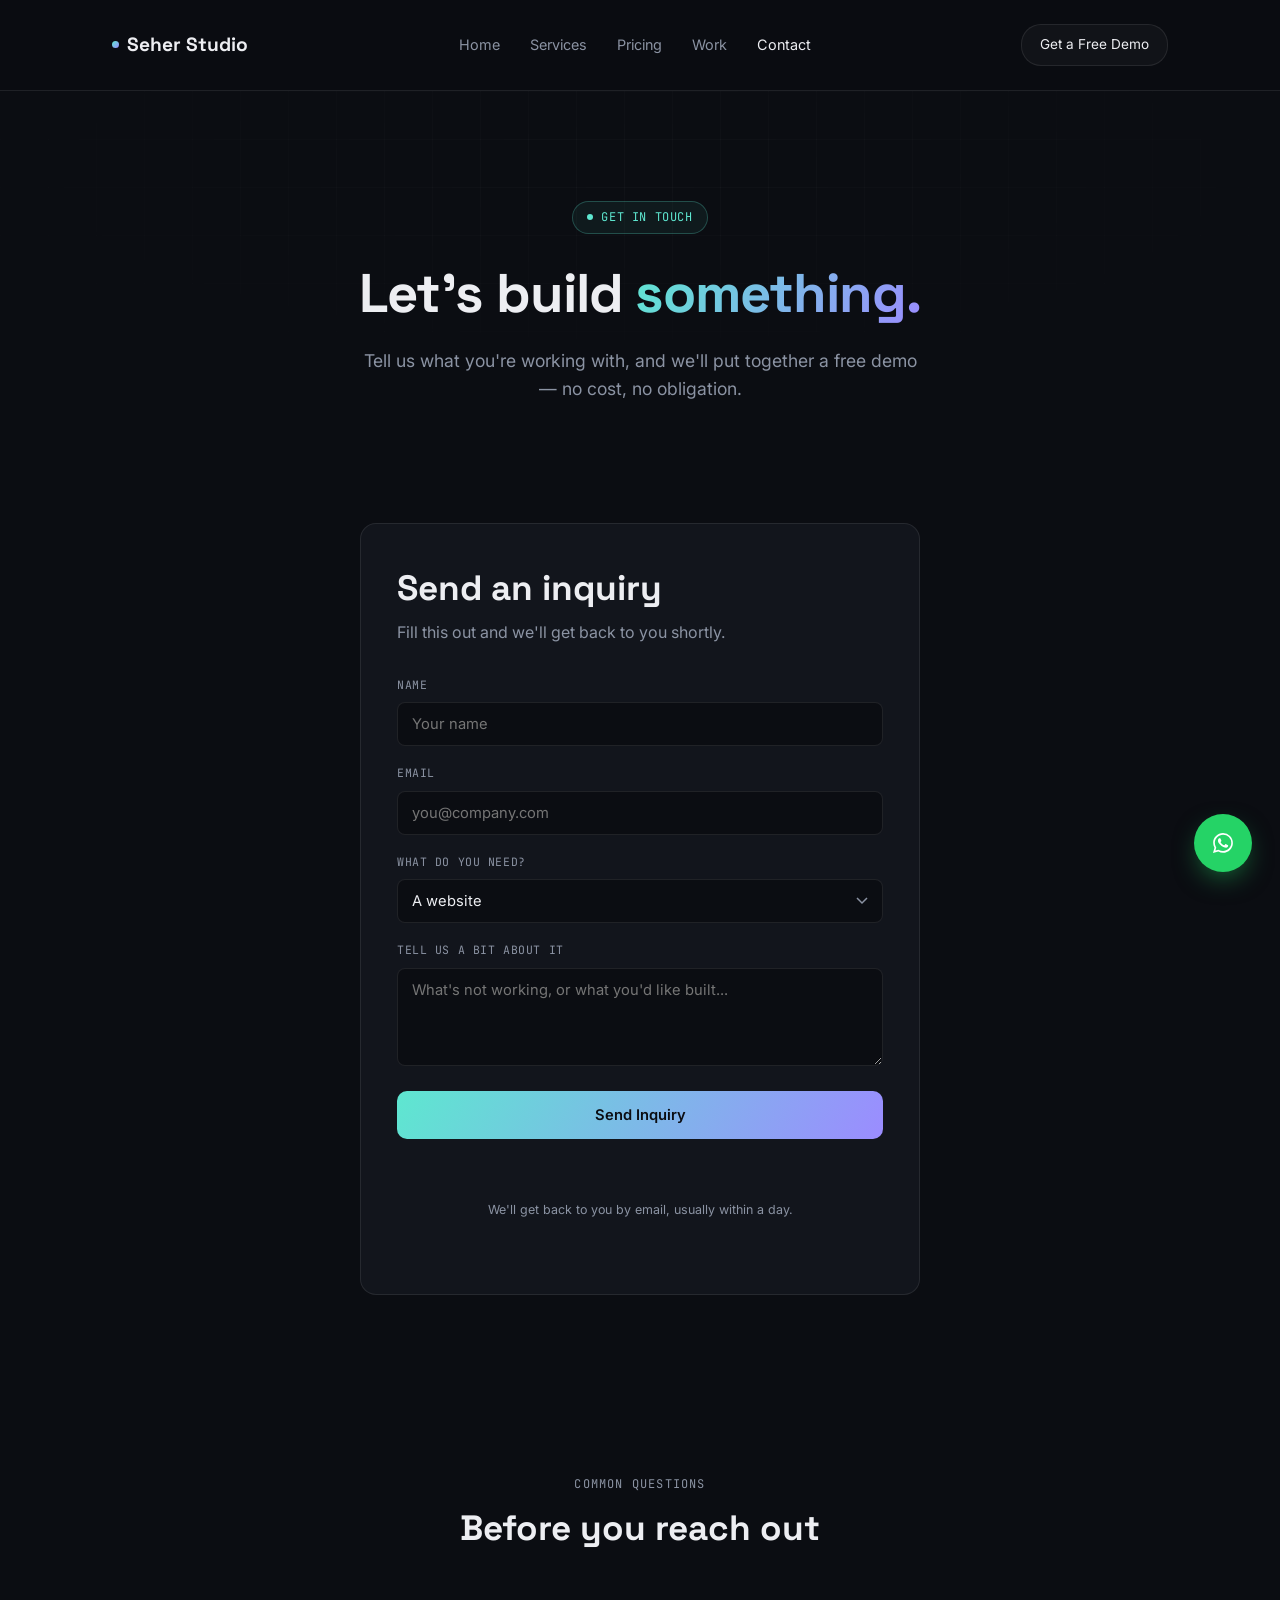
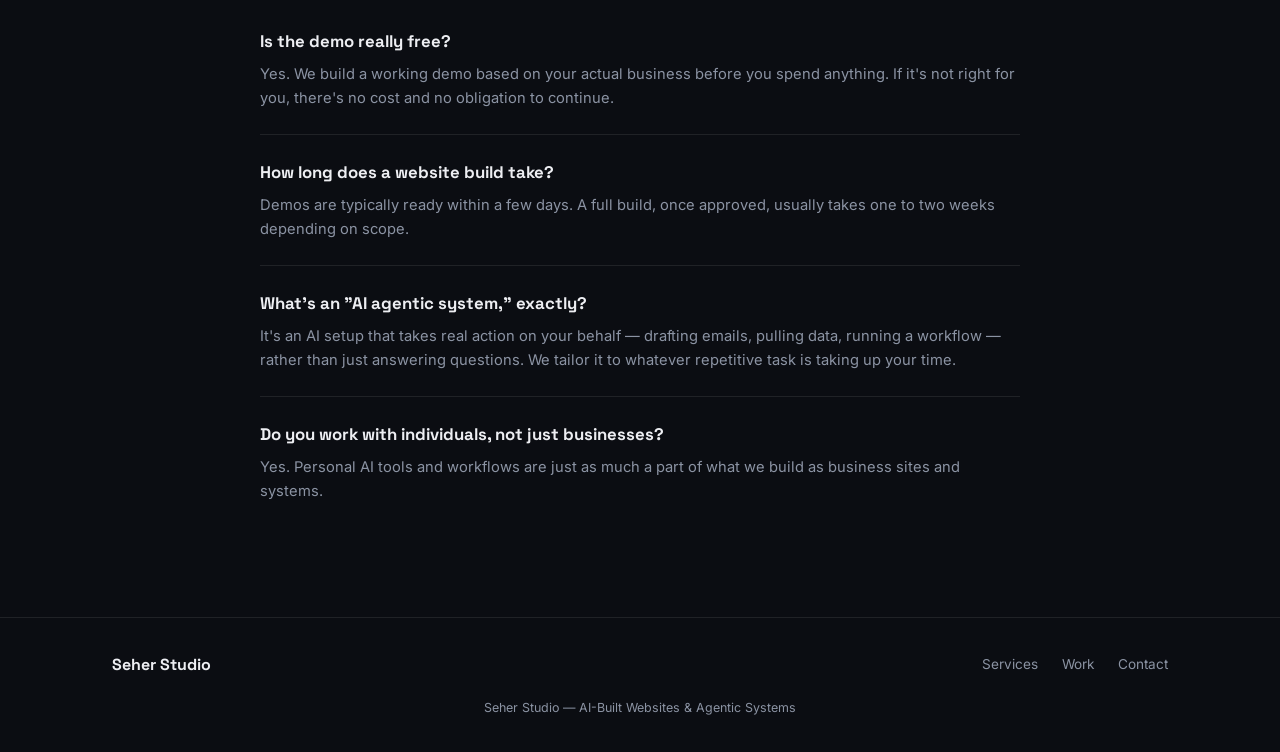
==== contact.html @ 2da60551 "Update canonical/OG URLs and sitemap to the live Vercel domain Site is now deployed at https://seher" ====
<!DOCTYPE html>
<html lang="en">
<head>
<meta charset="UTF-8">
<meta name="viewport" content="width=device-width, initial-scale=1.0">
<title>Contact | Seher Studio</title>
<meta name="description" content="Tell Seher Studio what you're working with and get a free working demo — no cost, no obligation. Websites and AI agentic systems.">
<meta name="theme-color" content="#0B0D12">
<link rel="canonical" href="https://seherstudio.vercel.app/contact.html">
<meta property="og:type" content="website">
<meta property="og:site_name" content="Seher Studio">
<meta property="og:title" content="Contact | Seher Studio">
<meta property="og:description" content="Tell us what you're working with and get a free working demo — no cost, no obligation.">
<meta property="og:url" content="https://seherstudio.vercel.app/contact.html">
<meta name="twitter:card" content="summary">
<meta name="twitter:title" content="Contact | Seher Studio">
<meta name="twitter:description" content="Tell us what you're working with and get a free working demo — no cost, no obligation.">
<link rel="icon" type="image/svg+xml" href="favicon.svg">
<link rel="preconnect" href="https://fonts.googleapis.com">
<link href="https://fonts.googleapis.com/css2?family=Space+Grotesk:wght@400;500;600;700&family=Inter:wght@400;500;600&family=JetBrains+Mono:wght@400;500&display=swap" rel="stylesheet">
<link rel="stylesheet" href="shared.css">
</head>
<body>

<a class="skip-link" href="#content">Skip to content</a>

<header>
  <div class="wrap">
    <a href="index.html" class="brand"><span class="dot"></span>Seher Studio</a>
    <nav id="primary-nav">
      <a href="index.html">Home</a>
      <a href="services.html">Services</a>
      <a href="services.html#pricing">Pricing</a>
      <a href="work.html">Work</a>
      <a href="contact.html" class="active" aria-current="page">Contact</a>
    </nav>
    <a class="header-cta" href="contact.html">Get a Free Demo</a>
    <button class="nav-toggle" aria-label="Toggle menu" aria-expanded="false" aria-controls="primary-nav">
      <span></span><span></span><span></span>
    </button>
  </div>
</header>

<main id="content">

<section class="hero narrow">
  <div class="grid-bg" aria-hidden="true"></div>
  <div class="wrap">
    <div class="kicker">GET IN TOUCH</div>
    <h1>Let's build <span class="grad">something.</span></h1>
    <p class="lede">Tell us what you're working with, and we'll put together a free demo — no cost, no obligation.</p>
  </div>
</section>

<section style="padding-top:0;">
  <div class="wrap">
    <div class="contact-card">
      <h2>Send an inquiry</h2>
      <p>Fill this out and we'll get back to you shortly.</p>
      <form id="inquiryForm" class="inquiry-form" action="https://formspree.io/f/xeajbpey" method="POST">
        <div class="form-row">
          <label for="fname">Name</label>
          <input type="text" id="fname" name="fname" placeholder="Your name" required>
        </div>
        <div class="form-row">
          <label for="femail">Email</label>
          <input type="email" id="femail" name="femail" placeholder="you@company.com" required>
        </div>
        <div class="form-row">
          <label for="ftype">What do you need?</label>
          <select id="ftype" name="ftype">
            <option value="Website">A website</option>
            <option value="AI Agentic System">An AI agentic system</option>
            <option value="Both">Both</option>
            <option value="Not sure yet">Not sure yet</option>
          </select>
        </div>
        <div class="form-row">
          <label for="fmessage">Tell us a bit about it</label>
          <textarea id="fmessage" name="fmessage" rows="4" placeholder="What's not working, or what you'd like built..." required></textarea>
        </div>
        <button type="submit" class="btn btn-primary" style="width:100%;">Send Inquiry</button>
        <p class="form-status" id="formStatus" role="status" aria-live="polite"></p>
        <p class="form-note">We'll get back to you by email, usually within a day.</p>
      </form>
    </div>
  </div>
</section>

<section>
  <div class="wrap">
    <div class="section-head">
      <div class="eyebrow">Common Questions</div>
      <h2>Before you reach out</h2>
    </div>
    <div class="faq">
      <div class="faq-item reveal">
        <h4>Is the demo really free?</h4>
        <p>Yes. We build a working demo based on your actual business before you spend anything. If it's not right for you, there's no cost and no obligation to continue.</p>
      </div>
      <div class="faq-item reveal">
        <h4>How long does a website build take?</h4>
        <p>Demos are typically ready within a few days. A full build, once approved, usually takes one to two weeks depending on scope.</p>
      </div>
      <div class="faq-item reveal">
        <h4>What's an "AI agentic system," exactly?</h4>
        <p>It's an AI setup that takes real action on your behalf — drafting emails, pulling data, running a workflow — rather than just answering questions. We tailor it to whatever repetitive task is taking up your time.</p>
      </div>
      <div class="faq-item reveal">
        <h4>Do you work with individuals, not just businesses?</h4>
        <p>Yes. Personal AI tools and workflows are just as much a part of what we build as business sites and systems.</p>
      </div>
    </div>
  </div>
</section>

</main>

<footer>
  <div class="wrap">
    <div class="foot-brand">Seher Studio</div>
    <div class="foot-links">
      <a href="services.html">Services</a>
      <a href="work.html">Work</a>
      <a href="contact.html">Contact</a>
    </div>
  </div>
  <div class="foot-copy">Seher Studio — AI-Built Websites &amp; Agentic Systems</div>
</footer>

<a class="whatsapp-fab" href="https://wa.me/971528616162" target="_blank" rel="noopener" aria-label="WhatsApp Us">
  <span class="wa-tooltip">WhatsApp Us</span>
  <svg viewBox="0 0 24 24" fill="white" aria-hidden="true"><path d="M17.6 6.32A7.85 7.85 0 0 0 12.02 4c-4.35 0-7.89 3.53-7.89 7.88 0 1.39.36 2.75 1.05 3.95L4 20l4.28-1.12a7.9 7.9 0 0 0 3.74.95h0c4.35 0 7.89-3.53 7.89-7.88 0-2.1-.82-4.08-2.31-5.63zm-5.58 12.13h0a6.55 6.55 0 0 1-3.34-.92l-.24-.14-2.48.65.66-2.42-.16-.25a6.56 6.56 0 0 1-1-3.49c0-3.62 2.95-6.57 6.58-6.57a6.53 6.53 0 0 1 4.65 1.93 6.5 6.5 0 0 1 1.92 4.64c0 3.62-2.95 6.57-6.59 6.57zm3.6-4.92c-.2-.1-1.17-.58-1.35-.64-.18-.07-.31-.1-.45.1-.13.2-.51.64-.62.77-.11.13-.23.14-.43.05a5.4 5.4 0 0 1-1.59-.98 5.96 5.96 0 0 1-1.1-1.37c-.11-.2 0-.3.09-.4.09-.09.2-.23.3-.35.1-.11.13-.2.2-.33.07-.13.03-.25-.02-.35-.05-.1-.45-1.08-.62-1.48-.16-.39-.33-.33-.45-.34h-.38c-.13 0-.35.05-.53.25s-.7.68-.7 1.67.72 1.94.82 2.07c.1.13 1.42 2.17 3.44 3.04.48.21.86.33 1.15.42.48.15.92.13 1.27.08.39-.06 1.17-.48 1.34-.94.16-.46.16-.86.11-.94-.05-.08-.18-.13-.38-.23z"/></svg>
</a>

<script src="shared.js" defer></script>
<script>
  var inquiryForm = document.getElementById('inquiryForm');
  var formStatus = document.getElementById('formStatus');

  function mailtoFallback(data){
    var subject = encodeURIComponent('New Inquiry: ' + data.get('ftype') + ' — ' + data.get('fname'));
    var body = encodeURIComponent(
      'Name: ' + data.get('fname') + '\nEmail: ' + data.get('femail') + '\nProject Type: ' + data.get('ftype') +
      '\n\nMessage:\n' + data.get('fmessage')
    );
    window.location.href = 'mailto:seherstudio.ai@gmail.com?subject=' + subject + '&body=' + body;
  }

  if(inquiryForm){
    inquiryForm.addEventListener('submit', function(e){
      e.preventDefault();
      var data = new FormData(inquiryForm);
      data.append('_replyto', data.get('femail'));
      data.append('_subject', 'New Inquiry: ' + data.get('ftype') + ' — ' + data.get('fname'));
      var submitBtn = inquiryForm.querySelector('button[type="submit"]');
      submitBtn.disabled = true;
      submitBtn.textContent = 'Sending...';
      formStatus.textContent = '';
      formStatus.className = 'form-status';

      fetch(inquiryForm.action, {
        method: 'POST',
        body: data,
        headers: { 'Accept': 'application/json' }
      }).then(function(res){
        if(res.ok){
          inquiryForm.reset();
          formStatus.textContent = "Thanks — we'll get back to you shortly.";
          formStatus.className = 'form-status success';
        } else {
          throw new Error('Submission failed');
        }
      }).catch(function(){
        mailtoFallback(data);
        formStatus.textContent = 'Opening your email app instead...';
        formStatus.className = 'form-status';
      }).finally(function(){
        submitBtn.disabled = false;
        submitBtn.textContent = 'Send Inquiry';
      });
    });
  }
</script>
</body>
</html>
---- shared.css ----
:root{
  --bg:#0B0D12;
  --bg2:#12151C;
  --ink:#EDEEF2;
  --dim:#8B93A3;
  --cyan:#5EE7D0;
  --violet:#9B8CFF;
  --line: rgba(237,238,242,0.09);
}
*{margin:0;padding:0;box-sizing:border-box;}
body{background:var(--bg);color:var(--ink);font-family:'Inter',sans-serif;line-height:1.6;}
a{color:inherit;text-decoration:none;}
.wrap{max-width:1120px;margin:0 auto;padding:0 32px;}

:focus-visible{outline:2px solid var(--cyan);outline-offset:3px;border-radius:4px;}

.skip-link{
  position:absolute;top:-100px;left:16px;z-index:200;
  background:var(--bg2);color:var(--ink);border:1px solid var(--cyan);
  padding:10px 18px;border-radius:8px;font-size:0.85rem;transition:top .2s ease;
}
.skip-link:focus{top:16px;}

header{padding:24px 0;position:sticky;top:0;z-index:50;background:rgba(11,13,18,0.85);backdrop-filter:blur(10px);border-bottom:1px solid var(--line);}
header .wrap{display:flex;justify-content:space-between;align-items:center;position:relative;}
.brand{font-family:'Space Grotesk',sans-serif;font-weight:700;font-size:1.2rem;display:flex;align-items:center;gap:8px;}
.brand .dot{width:7px;height:7px;border-radius:50%;background:linear-gradient(135deg,var(--cyan),var(--violet));}
nav{display:flex;gap:30px;font-size:0.9rem;color:var(--dim);}
nav a{transition:color .2s ease;}
nav a:hover{color:var(--ink);}
nav a.active{color:var(--ink);}
.header-cta{border:1px solid var(--line);padding:9px 18px;border-radius:20px;font-size:0.85rem;background:rgba(255,255,255,0.03);transition:border-color .2s ease,transform .2s ease;}
.header-cta:hover{border-color:var(--cyan);transform:translateY(-1px);}

.nav-toggle{display:none;flex-direction:column;justify-content:center;gap:5px;width:36px;height:36px;background:none;border:none;cursor:pointer;padding:8px;}
.nav-toggle span{display:block;width:20px;height:2px;background:var(--ink);transition:transform .25s ease,opacity .25s ease;}
.nav-toggle.open span:nth-child(1){transform:translateY(7px) rotate(45deg);}
.nav-toggle.open span:nth-child(2){opacity:0;}
.nav-toggle.open span:nth-child(3){transform:translateY(-7px) rotate(-45deg);}

.hero{padding:110px 0 80px;position:relative;overflow:hidden;}
.grid-bg{
  position:absolute;inset:0;
  background-image: linear-gradient(rgba(255,255,255,0.025) 1px, transparent 1px), linear-gradient(90deg, rgba(255,255,255,0.025) 1px, transparent 1px);
  background-size:48px 48px;
  mask-image: radial-gradient(ellipse 60% 50% at 50% 20%, black, transparent);
}
.hero .wrap{position:relative;text-align:center;max-width:820px;}
.hero.narrow .wrap{max-width:700px;}
.kicker{
  display:inline-flex;align-items:center;gap:8px;
  font-family:'JetBrains Mono',monospace;font-size:0.75rem;letter-spacing:0.05em;
  color:var(--cyan);border:1px solid rgba(94,231,208,0.25);background:rgba(94,231,208,0.06);
  padding:6px 14px;border-radius:20px;margin-bottom:30px;
}
.kicker::before{content:'';width:6px;height:6px;border-radius:50%;background:var(--cyan);animation:pulse 2s infinite;}
@keyframes pulse{0%,100%{opacity:1;}50%{opacity:0.3;}}
h1{font-family:'Space Grotesk',sans-serif;font-size:3.4rem;font-weight:700;line-height:1.08;letter-spacing:-0.02em;margin-bottom:24px;}
h1 .grad{background:linear-gradient(120deg,var(--cyan),var(--violet));-webkit-background-clip:text;background-clip:text;color:transparent;}
.hero p.lede{font-size:1.1rem;color:var(--dim);max-width:560px;margin:0 auto 40px;}
.btnrow{display:flex;gap:16px;justify-content:center;flex-wrap:wrap;}
.btn{padding:15px 28px;font-weight:600;font-size:0.92rem;border-radius:10px;display:inline-block;border:none;cursor:pointer;font-family:'Inter',sans-serif;transition:transform .2s ease,box-shadow .2s ease,border-color .2s ease;}
.btn-primary{background:linear-gradient(120deg,var(--cyan),var(--violet));color:#0B0D12;}
.btn-primary:hover{transform:translateY(-2px);box-shadow:0 12px 24px -12px rgba(94,231,208,0.45);}
.btn-outline{border:1px solid var(--line);color:var(--ink);background:transparent;}
.btn-outline:hover{border-color:var(--dim);transform:translateY(-2px);}
.btn:disabled{opacity:0.6;cursor:not-allowed;transform:none;}

section{padding:90px 0;}
.section-head{max-width:640px;margin:0 auto 56px;text-align:center;}
.eyebrow{font-family:'JetBrains Mono',monospace;font-size:0.75rem;letter-spacing:0.1em;text-transform:uppercase;color:var(--dim);margin-bottom:14px;}
h2{font-family:'Space Grotesk',sans-serif;font-size:2.2rem;font-weight:700;line-height:1.15;}
.section-head p{color:var(--dim);margin-top:14px;}

.tracks{display:grid;grid-template-columns:1fr 1fr;gap:24px;}
.track-card{
  background:var(--bg2);border:1px solid var(--line);border-radius:16px;padding:38px 32px;
  position:relative;overflow:hidden;transition:.3s;
}
.track-card:hover{border-color:rgba(255,255,255,0.18);transform:translateY(-3px);}
.track-card .glow{
  position:absolute;top:-40px;right:-40px;width:140px;height:140px;border-radius:50%;
  filter:blur(50px);opacity:0.35;
}
.track-card.web .glow{background:var(--cyan);}
.track-card.ai .glow{background:var(--violet);}
.track-tag{font-family:'JetBrains Mono',monospace;font-size:0.72rem;letter-spacing:0.08em;text-transform:uppercase;color:var(--dim);margin-bottom:16px;}
.track-card h3{font-family:'Space Grotesk',sans-serif;font-size:1.5rem;font-weight:700;margin-bottom:14px;}
.track-card p{color:var(--dim);font-size:0.95rem;margin-bottom:22px;}
.track-list{list-style:none;}
.track-list li{display:flex;gap:10px;padding:8px 0;font-size:0.9rem;border-top:1px solid var(--line);}
.track-list li:first-child{border-top:none;}
.track-list li::before{content:'→';color:var(--cyan);}
.track-card.ai .track-list li::before{color:var(--violet);}

.how{background:var(--bg2);border-top:1px solid var(--line);border-bottom:1px solid var(--line);}
.steps{display:grid;grid-template-columns:repeat(4,1fr);gap:2px;}
.step{background:var(--bg);padding:32px 26px;position:relative;}
.step .n{font-family:'JetBrains Mono',monospace;font-size:0.8rem;color:var(--cyan);margin-bottom:14px;}
.step h4{font-family:'Space Grotesk',sans-serif;font-size:1.05rem;font-weight:600;margin-bottom:8px;}
.step p{font-size:0.85rem;color:var(--dim);}

.proof-grid{display:grid;grid-template-columns:repeat(3,1fr);gap:20px;}
.proof-card{background:var(--bg2);border:1px solid var(--line);border-radius:12px;padding:26px;}
.proof-card .label{font-family:'JetBrains Mono',monospace;font-size:0.7rem;color:var(--dim);text-transform:uppercase;letter-spacing:0.06em;margin-bottom:10px;}
.proof-card p{font-size:0.9rem;color:var(--ink);}

.contact{text-align:center;}
.contact-card{
  max-width:560px;margin:0 auto;background:var(--bg2);border:1px solid var(--line);
  border-radius:16px;padding:44px 36px;
}
.contact-card h2{margin-bottom:12px;}
.contact-card p{color:var(--dim);margin-bottom:30px;}
.contact-detail{display:flex;flex-direction:column;gap:12px;font-family:'JetBrains Mono',monospace;font-size:0.92rem;margin-bottom:30px;}
.contact-detail div{display:flex;justify-content:center;gap:10px;}
.contact-detail span:first-child{color:var(--dim);}

.inquiry-form{text-align:left;}
.form-row{margin-bottom:18px;}
.form-row label{display:block;font-family:'JetBrains Mono',monospace;font-size:0.72rem;letter-spacing:0.05em;text-transform:uppercase;color:var(--dim);margin-bottom:8px;}
.form-row input, .form-row select, .form-row textarea{
  width:100%;background:var(--bg);border:1px solid var(--line);border-radius:8px;
  padding:12px 14px;color:var(--ink);font-family:'Inter',sans-serif;font-size:0.92rem;
  outline:none;transition:.2s;
}
.form-row input:focus, .form-row select:focus, .form-row textarea:focus{border-color:var(--cyan);}
.form-row textarea{resize:vertical;}
.form-row select{appearance:none;background-image:url("data:image/svg+xml,%3Csvg xmlns='http://www.w3.org/2000/svg' width='12' height='8'%3E%3Cpath d='M1 1l5 5 5-5' stroke='%238B93A3' stroke-width='1.5' fill='none'/%3E%3C/svg%3E");background-repeat:no-repeat;background-position:right 14px center;}
.form-note{text-align:center;font-size:0.78rem;color:var(--dim);margin-top:14px;}
.form-status{min-height:1.2em;margin-top:14px;font-size:0.85rem;text-align:center;}
.form-status.success{color:var(--cyan);}
.form-status.error{color:#FF8A8A;}

.portfolio-grid{display:grid;grid-template-columns:repeat(3,1fr);gap:20px;}
.port-card{
  background:var(--bg2);border:1px solid var(--line);border-radius:14px;padding:26px;
  transition:.25s;display:block;
}
.port-card:hover{border-color:rgba(255,255,255,0.2);transform:translateY(-3px);}
.port-swatch{width:100%;height:70px;border-radius:8px;margin-bottom:18px;}
.port-card h4{font-family:'Space Grotesk',sans-serif;font-size:1.05rem;font-weight:600;margin-bottom:8px;}
.port-card p{font-size:0.85rem;color:var(--dim);}
.port-tag{display:inline-block;margin-top:14px;font-family:'JetBrains Mono',monospace;font-size:0.7rem;color:var(--cyan);letter-spacing:0.05em;text-transform:uppercase;}

/* pricing */
.pricing-grid{display:grid;grid-template-columns:repeat(3,1fr);gap:24px;}
.price-card{background:var(--bg2);border:1px solid var(--line);border-radius:16px;padding:34px 28px;display:flex;flex-direction:column;transition:.3s;}
.price-card:hover{border-color:rgba(255,255,255,0.18);transform:translateY(-3px);}
.price-card.featured{border-color:var(--cyan);}
.price-card .ptag{font-family:'JetBrains Mono',monospace;font-size:0.72rem;letter-spacing:0.08em;text-transform:uppercase;color:var(--dim);margin-bottom:14px;}
.price-card h3{font-family:'Space Grotesk',sans-serif;font-size:1.25rem;font-weight:700;margin-bottom:6px;}
.price-card .pdesc{font-size:0.85rem;color:var(--dim);margin-bottom:20px;}
.price-card .amount{font-family:'Space Grotesk',sans-serif;font-size:2rem;font-weight:700;margin-bottom:22px;}
.price-card .amount .from{font-family:'Inter',sans-serif;font-size:0.8rem;color:var(--dim);font-weight:500;display:block;margin-bottom:2px;}
.price-card ul{list-style:none;margin-bottom:26px;flex-grow:1;}
.price-card li{display:flex;gap:10px;padding:9px 0;font-size:0.88rem;border-top:1px solid var(--line);}
.price-card li:first-child{border-top:none;}
.price-card li::before{content:'✓';color:var(--cyan);}
.price-card.featured li::before{color:var(--violet);}
.pricing-note{text-align:center;color:var(--dim);font-size:0.85rem;margin-top:34px;max-width:560px;margin-left:auto;margin-right:auto;}
@media(max-width:860px){.pricing-grid{grid-template-columns:1fr;}}

/* services page specific */
.service-detail{display:grid;grid-template-columns:1fr 1fr;gap:60px;align-items:start;padding:70px 0;border-bottom:1px solid var(--line);}
.service-detail:last-child{border-bottom:none;}
.service-detail .tag{font-family:'JetBrains Mono',monospace;font-size:0.72rem;color:var(--cyan);text-transform:uppercase;letter-spacing:0.08em;margin-bottom:16px;display:block;}
.service-detail h3{font-family:'Space Grotesk',sans-serif;font-size:1.8rem;font-weight:700;margin-bottom:16px;}
.service-detail p{color:var(--dim);margin-bottom:20px;}
.service-detail .flist{list-style:none;}
.service-detail .flist li{padding:10px 0;border-top:1px solid var(--line);font-size:0.92rem;display:flex;gap:10px;}
.service-detail .flist li:first-child{border-top:none;}
.service-detail .flist li::before{content:'✓';color:var(--cyan);}
.service-visual{background:var(--bg2);border:1px solid var(--line);border-radius:16px;padding:32px;min-height:280px;display:flex;align-items:center;justify-content:center;}

/* about/team blurb on contact */
.faq{max-width:760px;margin:0 auto;}
.faq-item{padding:24px 0;border-top:1px solid var(--line);}
.faq-item:first-child{border-top:none;}
.faq-item h4{font-family:'Space Grotesk',sans-serif;font-size:1.05rem;margin-bottom:8px;}
.faq-item p{color:var(--dim);font-size:0.92rem;}

footer{padding:34px 0;border-top:1px solid var(--line);}footer .wrap{display:flex;justify-content:space-between;align-items:center;flex-wrap:wrap;gap:16px;}
footer .foot-brand{font-family:'Space Grotesk',sans-serif;font-weight:700;font-size:1rem;}
footer .foot-links{display:flex;gap:24px;font-size:0.85rem;color:var(--dim);}
footer .foot-links a:hover{color:var(--ink);}
footer .foot-copy{font-size:0.78rem;color:var(--dim);text-align:center;padding-top:20px;}

@media(max-width:860px){
  .tracks{grid-template-columns:1fr;}
  .steps{grid-template-columns:1fr 1fr;}
  .proof-grid{grid-template-columns:1fr;}
  .portfolio-grid{grid-template-columns:1fr 1fr;}
  .service-detail{grid-template-columns:1fr;gap:30px;}
  h1{font-size:2.4rem;}

  .nav-toggle{display:flex;}
  nav{
    position:absolute;top:100%;left:0;right:0;
    flex-direction:column;gap:0;
    background:var(--bg2);border-bottom:1px solid var(--line);
    max-height:0;overflow:hidden;transition:max-height .3s ease;
  }
  nav.open{max-height:320px;}
  nav a{padding:16px 32px;border-top:1px solid var(--line);}
  nav a:first-child{border-top:none;}
}

/* scroll-reveal */
.reveal{opacity:0;transform:translateY(24px);transition:opacity .6s ease,transform .6s ease;}
.reveal.in-view{opacity:1;transform:none;}
.reveal:nth-child(2){transition-delay:.08s;}
.reveal:nth-child(3){transition-delay:.16s;}
.reveal:nth-child(4){transition-delay:.24s;}
@media(prefers-reduced-motion:reduce){
  .reveal{opacity:1;transform:none;transition:none;}
  *{scroll-behavior:auto !important;}
}

/* WhatsApp floating button */
.whatsapp-fab{
  position:fixed;bottom:28px;right:28px;z-index:100;
  width:58px;height:58px;border-radius:50%;
  background:#25D366;
  display:flex;align-items:center;justify-content:center;
  box-shadow:0 10px 28px -8px rgba(37,211,102,0.6);
  transition:transform .2s ease;
}
.whatsapp-fab:hover{transform:scale(1.08);}
.whatsapp-fab svg{width:30px;height:30px;}
.whatsapp-fab .wa-tooltip{
  position:absolute;right:70px;top:50%;transform:translateY(-50%);
  background:var(--bg2);color:var(--ink);border:1px solid var(--line);
  padding:8px 14px;border-radius:8px;font-family:'Inter',sans-serif;font-size:0.85rem;
  white-space:nowrap;opacity:0;pointer-events:none;transition:opacity .2s ease;
}
.whatsapp-fab:hover .wa-tooltip{opacity:1;}
@media(max-width:600px){
  .whatsapp-fab{bottom:20px;right:20px;width:52px;height:52px;}
  .whatsapp-fab svg{width:26px;height:26px;}
  .whatsapp-fab .wa-tooltip{display:none;}
}
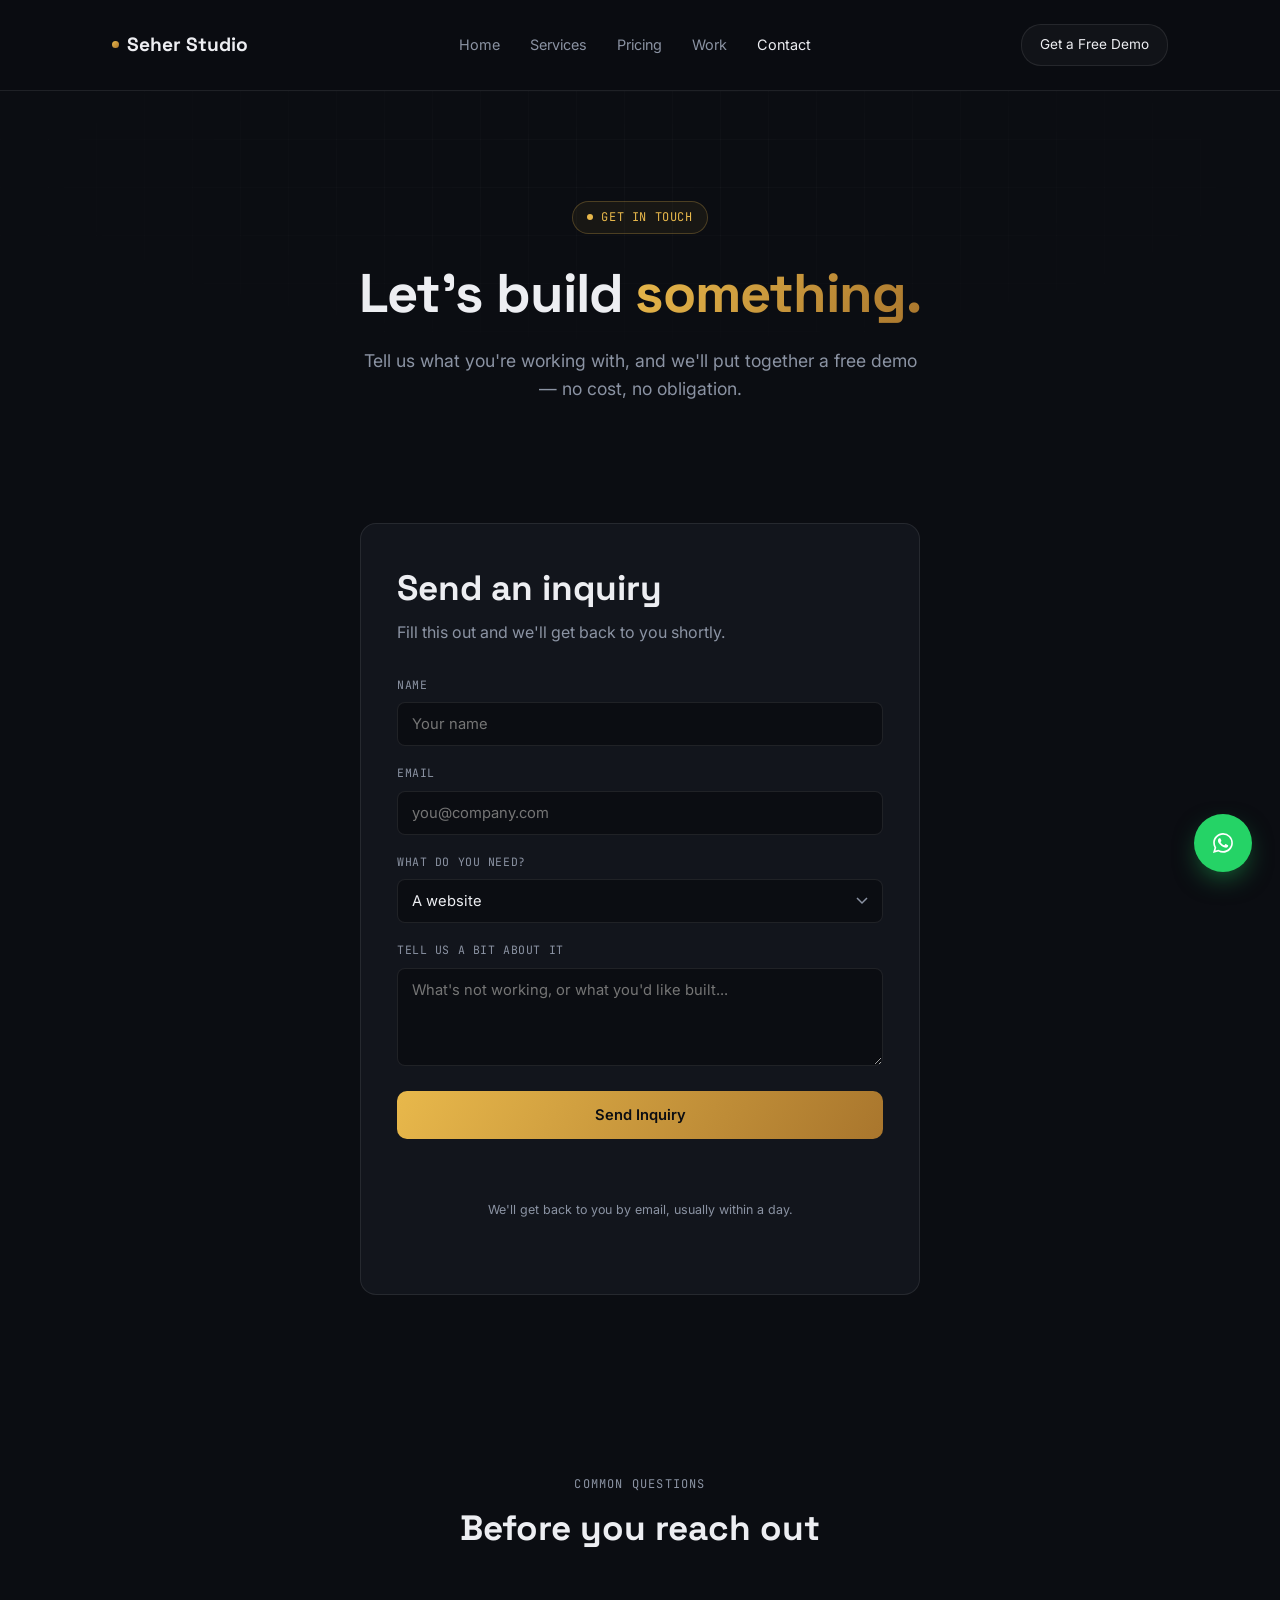
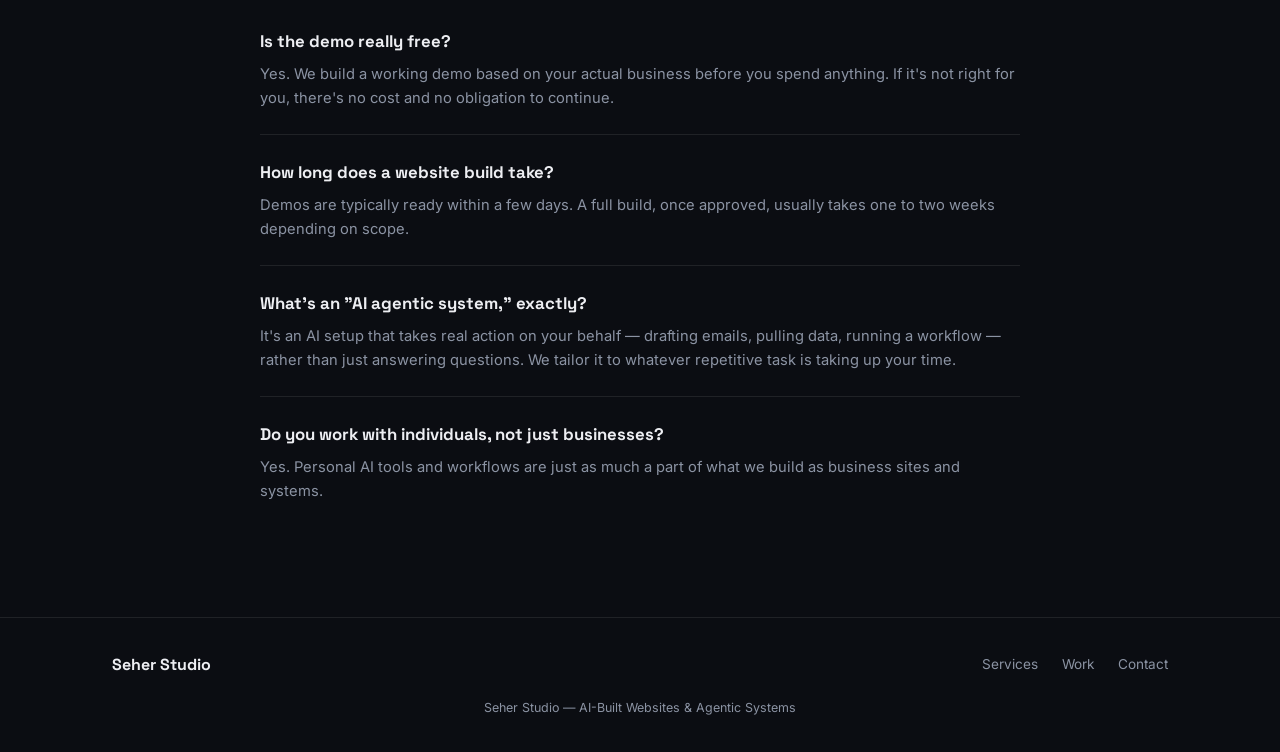
==== commit 688f8392: "Add PNG favicon from actual logo, fix browser tab icon fallback Cropped the real logo's node-mark ic" ====
--- a/contact.html
+++ b/contact.html
@@ -15,7 +15,9 @@
 <meta name="twitter:card" content="summary">
 <meta name="twitter:title" content="Contact | Seher Studio">
 <meta name="twitter:description" content="Tell us what you're working with and get a free working demo — no cost, no obligation.">
-<link rel="icon" type="image/svg+xml" href="favicon.svg">
+<link rel="icon" href="favicon.png" sizes="32x32">
+<link rel="icon" href="favicon.svg" type="image/svg+xml">
+<link rel="apple-touch-icon" href="apple-touch-icon.png">
 <link rel="preconnect" href="https://fonts.googleapis.com">
 <link href="https://fonts.googleapis.com/css2?family=Space+Grotesk:wght@400;500;600;700&family=Inter:wght@400;500;600&family=JetBrains+Mono:wght@400;500&display=swap" rel="stylesheet">
 <link rel="stylesheet" href="shared.css">
--- a/shared.css
+++ b/shared.css
@@ -3,8 +3,8 @@
   --bg2:#12151C;
   --ink:#EDEEF2;
   --dim:#8B93A3;
-  --cyan:#5EE7D0;
-  --violet:#9B8CFF;
+  --gold:#E8B84B;
+  --bronze:#A9762D;
   --line: rgba(237,238,242,0.09);
 }
 *{margin:0;padding:0;box-sizing:border-box;}
@@ -12,11 +12,11 @@
 a{color:inherit;text-decoration:none;}
 .wrap{max-width:1120px;margin:0 auto;padding:0 32px;}
 
-:focus-visible{outline:2px solid var(--cyan);outline-offset:3px;border-radius:4px;}
+:focus-visible{outline:2px solid var(--gold);outline-offset:3px;border-radius:4px;}
 
 .skip-link{
   position:absolute;top:-100px;left:16px;z-index:200;
-  background:var(--bg2);color:var(--ink);border:1px solid var(--cyan);
+  background:var(--bg2);color:var(--ink);border:1px solid var(--gold);
   padding:10px 18px;border-radius:8px;font-size:0.85rem;transition:top .2s ease;
 }
 .skip-link:focus{top:16px;}
@@ -24,13 +24,13 @@
 header{padding:24px 0;position:sticky;top:0;z-index:50;background:rgba(11,13,18,0.85);backdrop-filter:blur(10px);border-bottom:1px solid var(--line);}
 header .wrap{display:flex;justify-content:space-between;align-items:center;position:relative;}
 .brand{font-family:'Space Grotesk',sans-serif;font-weight:700;font-size:1.2rem;display:flex;align-items:center;gap:8px;}
-.brand .dot{width:7px;height:7px;border-radius:50%;background:linear-gradient(135deg,var(--cyan),var(--violet));}
+.brand .dot{width:7px;height:7px;border-radius:50%;background:linear-gradient(135deg,var(--gold),var(--bronze));}
 nav{display:flex;gap:30px;font-size:0.9rem;color:var(--dim);}
 nav a{transition:color .2s ease;}
 nav a:hover{color:var(--ink);}
 nav a.active{color:var(--ink);}
 .header-cta{border:1px solid var(--line);padding:9px 18px;border-radius:20px;font-size:0.85rem;background:rgba(255,255,255,0.03);transition:border-color .2s ease,transform .2s ease;}
-.header-cta:hover{border-color:var(--cyan);transform:translateY(-1px);}
+.header-cta:hover{border-color:var(--gold);transform:translateY(-1px);}
 
 .nav-toggle{display:none;flex-direction:column;justify-content:center;gap:5px;width:36px;height:36px;background:none;border:none;cursor:pointer;padding:8px;}
 .nav-toggle span{display:block;width:20px;height:2px;background:var(--ink);transition:transform .25s ease,opacity .25s ease;}
@@ -50,18 +50,27 @@
 .kicker{
   display:inline-flex;align-items:center;gap:8px;
   font-family:'JetBrains Mono',monospace;font-size:0.75rem;letter-spacing:0.05em;
-  color:var(--cyan);border:1px solid rgba(94,231,208,0.25);background:rgba(94,231,208,0.06);
+  color:var(--gold);border:1px solid rgba(232,184,75,0.25);background:rgba(232,184,75,0.06);
   padding:6px 14px;border-radius:20px;margin-bottom:30px;
 }
-.kicker::before{content:'';width:6px;height:6px;border-radius:50%;background:var(--cyan);animation:pulse 2s infinite;}
+.kicker::before{content:'';width:6px;height:6px;border-radius:50%;background:var(--gold);animation:pulse 2s infinite;}
 @keyframes pulse{0%,100%{opacity:1;}50%{opacity:0.3;}}
 h1{font-family:'Space Grotesk',sans-serif;font-size:3.4rem;font-weight:700;line-height:1.08;letter-spacing:-0.02em;margin-bottom:24px;}
-h1 .grad{background:linear-gradient(120deg,var(--cyan),var(--violet));-webkit-background-clip:text;background-clip:text;color:transparent;}
+h1 .grad{background:linear-gradient(120deg,var(--gold),var(--bronze));-webkit-background-clip:text;background-clip:text;color:transparent;}
 .hero p.lede{font-size:1.1rem;color:var(--dim);max-width:560px;margin:0 auto 40px;}
 .btnrow{display:flex;gap:16px;justify-content:center;flex-wrap:wrap;}
+.hero-hook{
+  display:inline-flex;align-items:center;gap:10px;flex-wrap:wrap;justify-content:center;
+  margin-top:56px;padding:16px 28px;max-width:640px;
+  border:1px solid var(--line);border-radius:999px;background:rgba(255,255,255,0.02);
+  font-family:'Space Grotesk',sans-serif;font-weight:600;font-size:1.05rem;color:var(--ink);
+}
+.hero-hook a{color:var(--gold);text-decoration:underline;text-underline-offset:3px;white-space:nowrap;}
+.hero-hook a:hover{color:var(--bronze);}
+@media(max-width:600px){.hero-hook{font-size:0.92rem;padding:14px 20px;margin-top:40px;}}
 .btn{padding:15px 28px;font-weight:600;font-size:0.92rem;border-radius:10px;display:inline-block;border:none;cursor:pointer;font-family:'Inter',sans-serif;transition:transform .2s ease,box-shadow .2s ease,border-color .2s ease;}
-.btn-primary{background:linear-gradient(120deg,var(--cyan),var(--violet));color:#0B0D12;}
-.btn-primary:hover{transform:translateY(-2px);box-shadow:0 12px 24px -12px rgba(94,231,208,0.45);}
+.btn-primary{background:linear-gradient(120deg,var(--gold),var(--bronze));color:#0B0D12;}
+.btn-primary:hover{transform:translateY(-2px);box-shadow:0 12px 24px -12px rgba(232,184,75,0.45);}
 .btn-outline{border:1px solid var(--line);color:var(--ink);background:transparent;}
 .btn-outline:hover{border-color:var(--dim);transform:translateY(-2px);}
 .btn:disabled{opacity:0.6;cursor:not-allowed;transform:none;}
@@ -82,21 +91,21 @@
   position:absolute;top:-40px;right:-40px;width:140px;height:140px;border-radius:50%;
   filter:blur(50px);opacity:0.35;
 }
-.track-card.web .glow{background:var(--cyan);}
-.track-card.ai .glow{background:var(--violet);}
+.track-card.web .glow{background:var(--gold);}
+.track-card.ai .glow{background:var(--bronze);}
 .track-tag{font-family:'JetBrains Mono',monospace;font-size:0.72rem;letter-spacing:0.08em;text-transform:uppercase;color:var(--dim);margin-bottom:16px;}
 .track-card h3{font-family:'Space Grotesk',sans-serif;font-size:1.5rem;font-weight:700;margin-bottom:14px;}
 .track-card p{color:var(--dim);font-size:0.95rem;margin-bottom:22px;}
 .track-list{list-style:none;}
 .track-list li{display:flex;gap:10px;padding:8px 0;font-size:0.9rem;border-top:1px solid var(--line);}
 .track-list li:first-child{border-top:none;}
-.track-list li::before{content:'→';color:var(--cyan);}
-.track-card.ai .track-list li::before{color:var(--violet);}
+.track-list li::before{content:'→';color:var(--gold);}
+.track-card.ai .track-list li::before{color:var(--bronze);}
 
 .how{background:var(--bg2);border-top:1px solid var(--line);border-bottom:1px solid var(--line);}
 .steps{display:grid;grid-template-columns:repeat(4,1fr);gap:2px;}
 .step{background:var(--bg);padding:32px 26px;position:relative;}
-.step .n{font-family:'JetBrains Mono',monospace;font-size:0.8rem;color:var(--cyan);margin-bottom:14px;}
+.step .n{font-family:'JetBrains Mono',monospace;font-size:0.8rem;color:var(--gold);margin-bottom:14px;}
 .step h4{font-family:'Space Grotesk',sans-serif;font-size:1.05rem;font-weight:600;margin-bottom:8px;}
 .step p{font-size:0.85rem;color:var(--dim);}
 
@@ -124,12 +133,12 @@
   padding:12px 14px;color:var(--ink);font-family:'Inter',sans-serif;font-size:0.92rem;
   outline:none;transition:.2s;
 }
-.form-row input:focus, .form-row select:focus, .form-row textarea:focus{border-color:var(--cyan);}
+.form-row input:focus, .form-row select:focus, .form-row textarea:focus{border-color:var(--gold);}
 .form-row textarea{resize:vertical;}
 .form-row select{appearance:none;background-image:url("data:image/svg+xml,%3Csvg xmlns='http://www.w3.org/2000/svg' width='12' height='8'%3E%3Cpath d='M1 1l5 5 5-5' stroke='%238B93A3' stroke-width='1.5' fill='none'/%3E%3C/svg%3E");background-repeat:no-repeat;background-position:right 14px center;}
 .form-note{text-align:center;font-size:0.78rem;color:var(--dim);margin-top:14px;}
 .form-status{min-height:1.2em;margin-top:14px;font-size:0.85rem;text-align:center;}
-.form-status.success{color:var(--cyan);}
+.form-status.success{color:var(--gold);}
 .form-status.error{color:#FF8A8A;}
 
 .portfolio-grid{display:grid;grid-template-columns:repeat(3,1fr);gap:20px;}
@@ -141,13 +150,13 @@
 .port-swatch{width:100%;height:70px;border-radius:8px;margin-bottom:18px;}
 .port-card h4{font-family:'Space Grotesk',sans-serif;font-size:1.05rem;font-weight:600;margin-bottom:8px;}
 .port-card p{font-size:0.85rem;color:var(--dim);}
-.port-tag{display:inline-block;margin-top:14px;font-family:'JetBrains Mono',monospace;font-size:0.7rem;color:var(--cyan);letter-spacing:0.05em;text-transform:uppercase;}
+.port-tag{display:inline-block;margin-top:14px;font-family:'JetBrains Mono',monospace;font-size:0.7rem;color:var(--gold);letter-spacing:0.05em;text-transform:uppercase;}
 
 /* pricing */
 .pricing-grid{display:grid;grid-template-columns:repeat(3,1fr);gap:24px;}
 .price-card{background:var(--bg2);border:1px solid var(--line);border-radius:16px;padding:34px 28px;display:flex;flex-direction:column;transition:.3s;}
 .price-card:hover{border-color:rgba(255,255,255,0.18);transform:translateY(-3px);}
-.price-card.featured{border-color:var(--cyan);}
+.price-card.featured{border-color:var(--gold);}
 .price-card .ptag{font-family:'JetBrains Mono',monospace;font-size:0.72rem;letter-spacing:0.08em;text-transform:uppercase;color:var(--dim);margin-bottom:14px;}
 .price-card h3{font-family:'Space Grotesk',sans-serif;font-size:1.25rem;font-weight:700;margin-bottom:6px;}
 .price-card .pdesc{font-size:0.85rem;color:var(--dim);margin-bottom:20px;}
@@ -156,21 +165,21 @@
 .price-card ul{list-style:none;margin-bottom:26px;flex-grow:1;}
 .price-card li{display:flex;gap:10px;padding:9px 0;font-size:0.88rem;border-top:1px solid var(--line);}
 .price-card li:first-child{border-top:none;}
-.price-card li::before{content:'✓';color:var(--cyan);}
-.price-card.featured li::before{color:var(--violet);}
+.price-card li::before{content:'✓';color:var(--gold);}
+.price-card.featured li::before{color:var(--bronze);}
 .pricing-note{text-align:center;color:var(--dim);font-size:0.85rem;margin-top:34px;max-width:560px;margin-left:auto;margin-right:auto;}
 @media(max-width:860px){.pricing-grid{grid-template-columns:1fr;}}
 
 /* services page specific */
 .service-detail{display:grid;grid-template-columns:1fr 1fr;gap:60px;align-items:start;padding:70px 0;border-bottom:1px solid var(--line);}
 .service-detail:last-child{border-bottom:none;}
-.service-detail .tag{font-family:'JetBrains Mono',monospace;font-size:0.72rem;color:var(--cyan);text-transform:uppercase;letter-spacing:0.08em;margin-bottom:16px;display:block;}
+.service-detail .tag{font-family:'JetBrains Mono',monospace;font-size:0.72rem;color:var(--gold);text-transform:uppercase;letter-spacing:0.08em;margin-bottom:16px;display:block;}
 .service-detail h3{font-family:'Space Grotesk',sans-serif;font-size:1.8rem;font-weight:700;margin-bottom:16px;}
 .service-detail p{color:var(--dim);margin-bottom:20px;}
 .service-detail .flist{list-style:none;}
 .service-detail .flist li{padding:10px 0;border-top:1px solid var(--line);font-size:0.92rem;display:flex;gap:10px;}
 .service-detail .flist li:first-child{border-top:none;}
-.service-detail .flist li::before{content:'✓';color:var(--cyan);}
+.service-detail .flist li::before{content:'✓';color:var(--gold);}
 .service-visual{background:var(--bg2);border:1px solid var(--line);border-radius:16px;padding:32px;min-height:280px;display:flex;align-items:center;justify-content:center;}
 
 /* about/team blurb on contact */
@@ -197,13 +206,14 @@
   .nav-toggle{display:flex;}
   nav{
     position:absolute;top:100%;left:0;right:0;
-    flex-direction:column;gap:0;
+    flex-direction:row;flex-wrap:wrap;
+    justify-content:center;align-items:center;
+    row-gap:4px;column-gap:22px;
     background:var(--bg2);border-bottom:1px solid var(--line);
     max-height:0;overflow:hidden;transition:max-height .3s ease;
   }
-  nav.open{max-height:320px;}
-  nav a{padding:16px 32px;border-top:1px solid var(--line);}
-  nav a:first-child{border-top:none;}
+  nav.open{max-height:200px;padding:18px 24px;}
+  nav a{padding:6px 0;}
 }
 
 /* scroll-reveal */
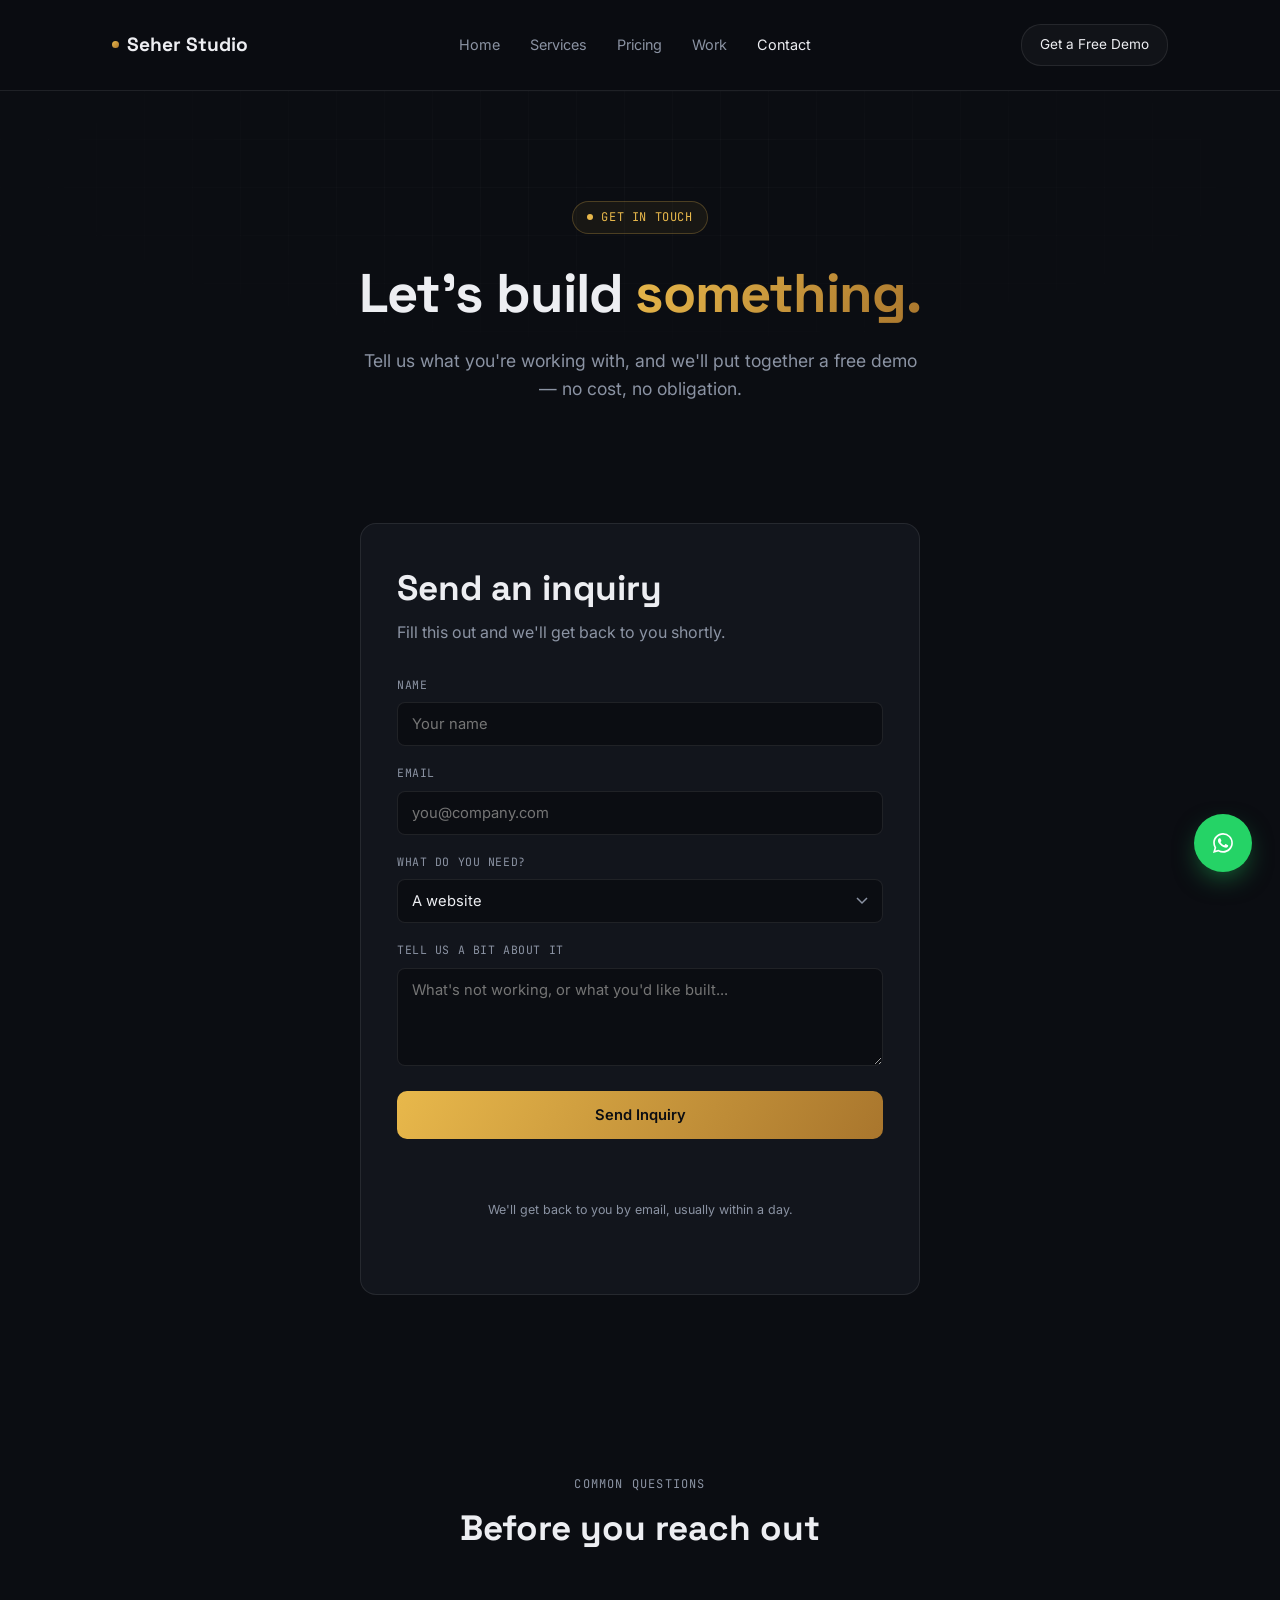
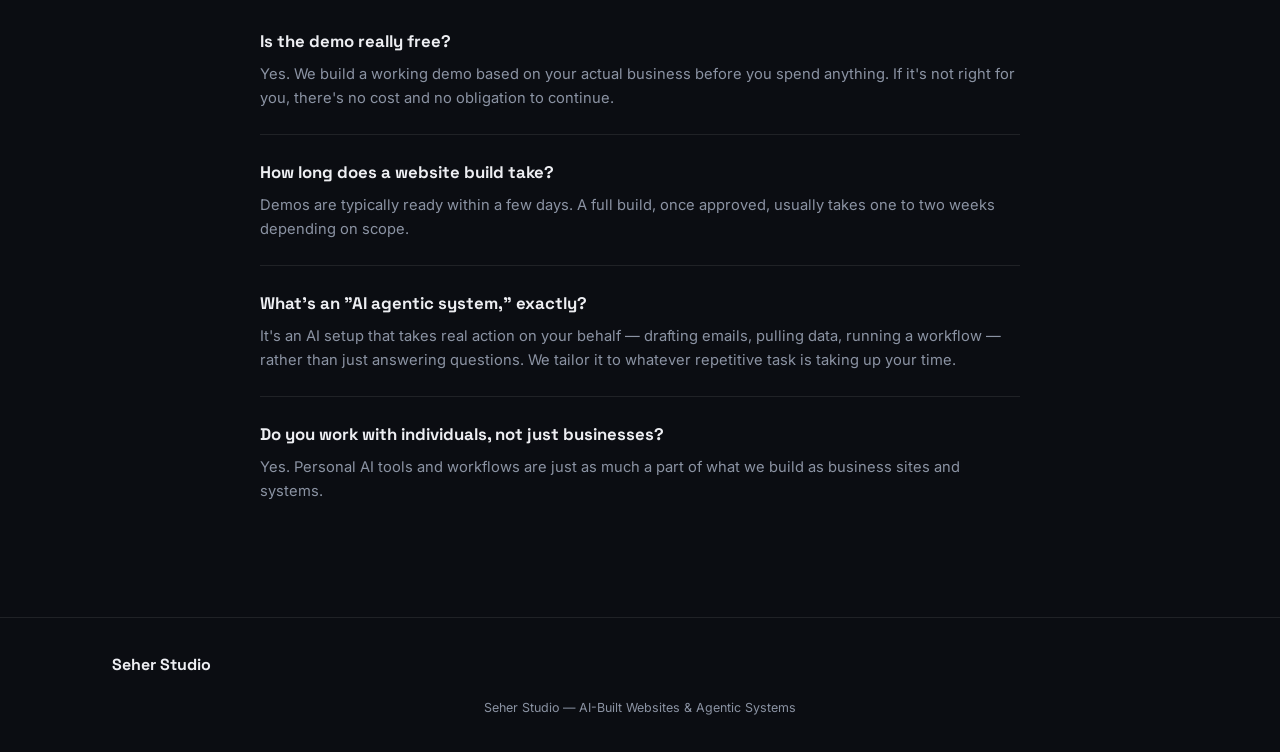
==== commit 32f97d3c: "Remove duplicate footer nav links The footer repeated Services/Work/Contact links already in the hea" ====
--- a/contact.html
+++ b/contact.html
@@ -73,7 +73,8 @@
           <select id="ftype" name="ftype">
             <option value="Website">A website</option>
             <option value="AI Agentic System">An AI agentic system</option>
-            <option value="Both">Both</option>
+            <option value="SEO & Website Growth">SEO &amp; website growth</option>
+            <option value="Multiple">More than one of these</option>
             <option value="Not sure yet">Not sure yet</option>
           </select>
         </div>
@@ -121,11 +122,6 @@
 <footer>
   <div class="wrap">
     <div class="foot-brand">Seher Studio</div>
-    <div class="foot-links">
-      <a href="services.html">Services</a>
-      <a href="work.html">Work</a>
-      <a href="contact.html">Contact</a>
-    </div>
   </div>
   <div class="foot-copy">Seher Studio — AI-Built Websites &amp; Agentic Systems</div>
 </footer>
--- a/shared.css
+++ b/shared.css
@@ -81,7 +81,7 @@
 h2{font-family:'Space Grotesk',sans-serif;font-size:2.2rem;font-weight:700;line-height:1.15;}
 .section-head p{color:var(--dim);margin-top:14px;}
 
-.tracks{display:grid;grid-template-columns:1fr 1fr;gap:24px;}
+.tracks{display:grid;grid-template-columns:1fr 1fr 1fr;gap:24px;}
 .track-card{
   background:var(--bg2);border:1px solid var(--line);border-radius:16px;padding:38px 32px;
   position:relative;overflow:hidden;transition:.3s;
@@ -93,6 +93,7 @@
 }
 .track-card.web .glow{background:var(--gold);}
 .track-card.ai .glow{background:var(--bronze);}
+.track-card.seo .glow{background:var(--gold);}
 .track-tag{font-family:'JetBrains Mono',monospace;font-size:0.72rem;letter-spacing:0.08em;text-transform:uppercase;color:var(--dim);margin-bottom:16px;}
 .track-card h3{font-family:'Space Grotesk',sans-serif;font-size:1.5rem;font-weight:700;margin-bottom:14px;}
 .track-card p{color:var(--dim);font-size:0.95rem;margin-bottom:22px;}
@@ -189,17 +190,21 @@
 .faq-item h4{font-family:'Space Grotesk',sans-serif;font-size:1.05rem;margin-bottom:8px;}
 .faq-item p{color:var(--dim);font-size:0.92rem;}
 
-footer{padding:34px 0;border-top:1px solid var(--line);}footer .wrap{display:flex;justify-content:space-between;align-items:center;flex-wrap:wrap;gap:16px;}
+footer{padding:34px 0;border-top:1px solid var(--line);}footer .wrap{display:flex;align-items:center;}
 footer .foot-brand{font-family:'Space Grotesk',sans-serif;font-weight:700;font-size:1rem;}
-footer .foot-links{display:flex;gap:24px;font-size:0.85rem;color:var(--dim);}
-footer .foot-links a:hover{color:var(--ink);}
 footer .foot-copy{font-size:0.78rem;color:var(--dim);text-align:center;padding-top:20px;}
+
+@media(max-width:1000px){
+  .tracks{grid-template-columns:1fr 1fr;}
+  .pricing-grid{grid-template-columns:1fr 1fr;}
+}
 
 @media(max-width:860px){
   .tracks{grid-template-columns:1fr;}
   .steps{grid-template-columns:1fr 1fr;}
   .proof-grid{grid-template-columns:1fr;}
   .portfolio-grid{grid-template-columns:1fr 1fr;}
+  .pricing-grid{grid-template-columns:1fr;}
   .service-detail{grid-template-columns:1fr;gap:30px;}
   h1{font-size:2.4rem;}
 
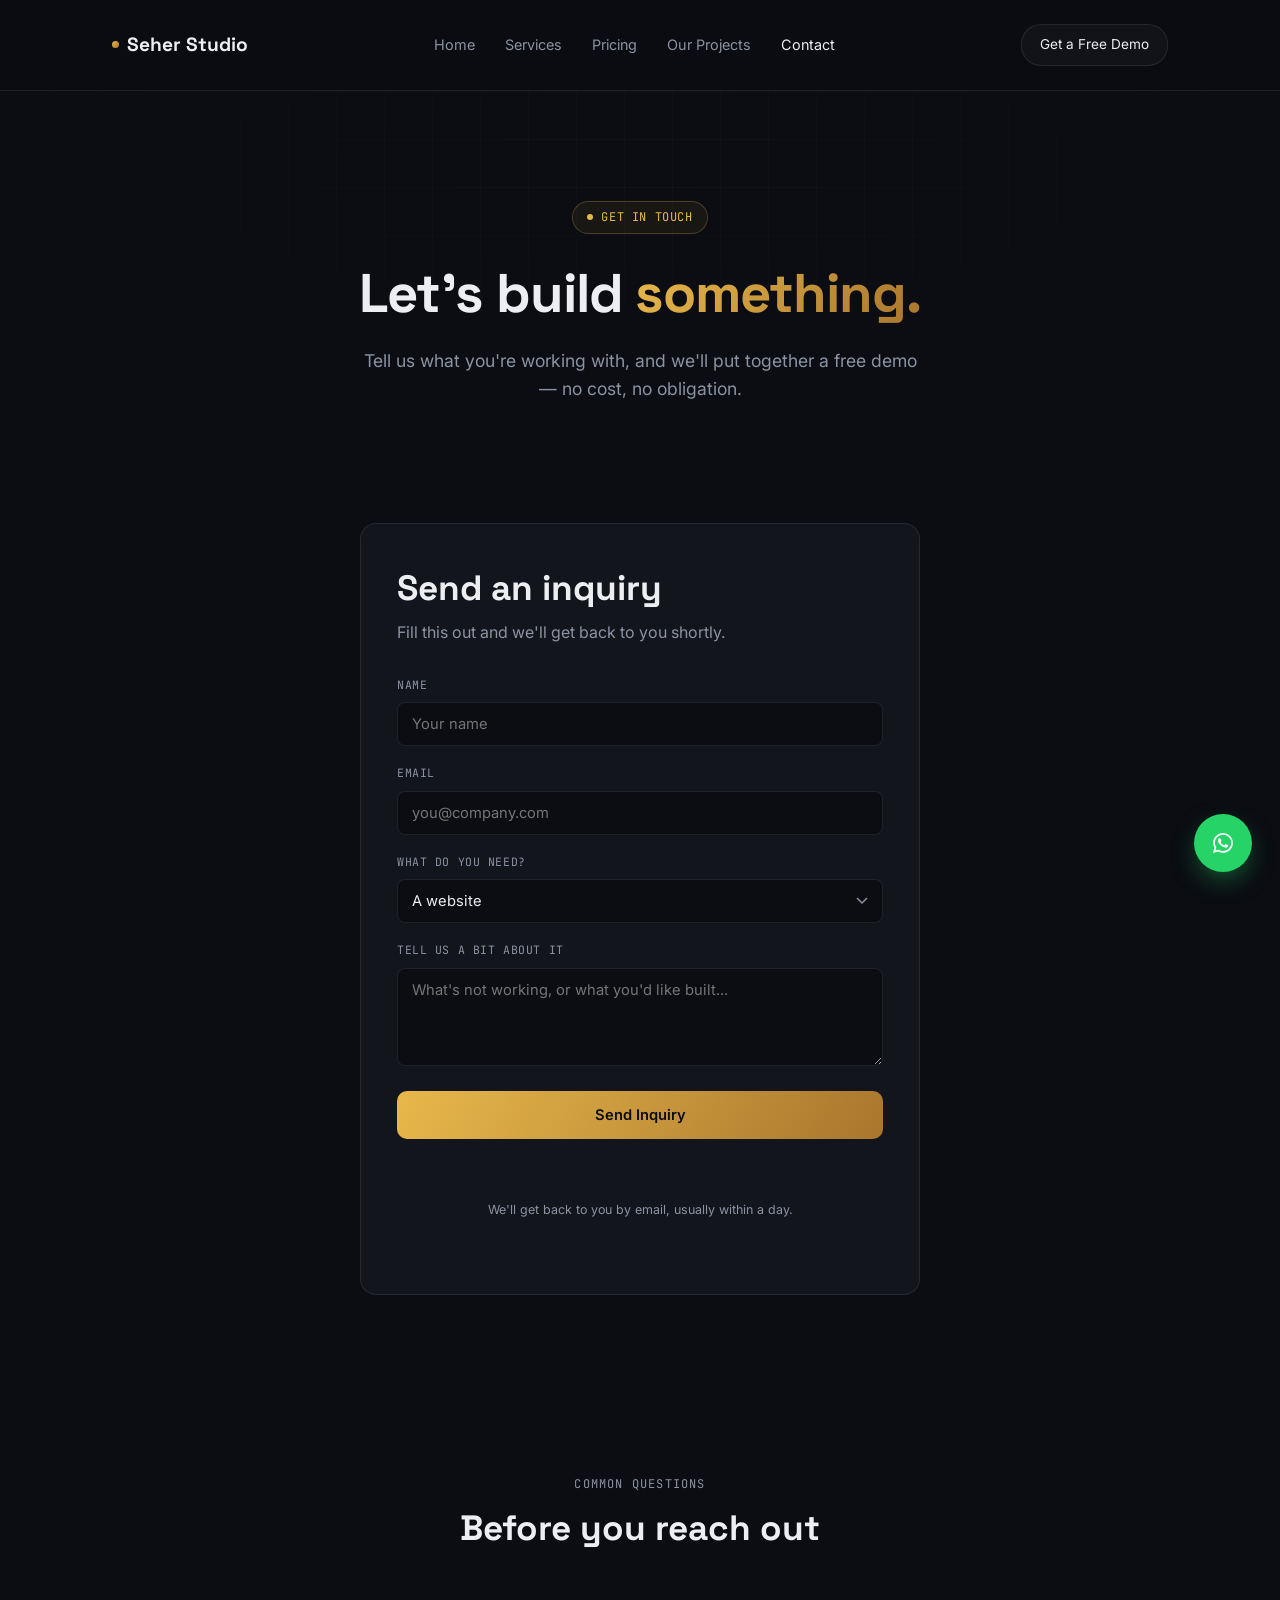
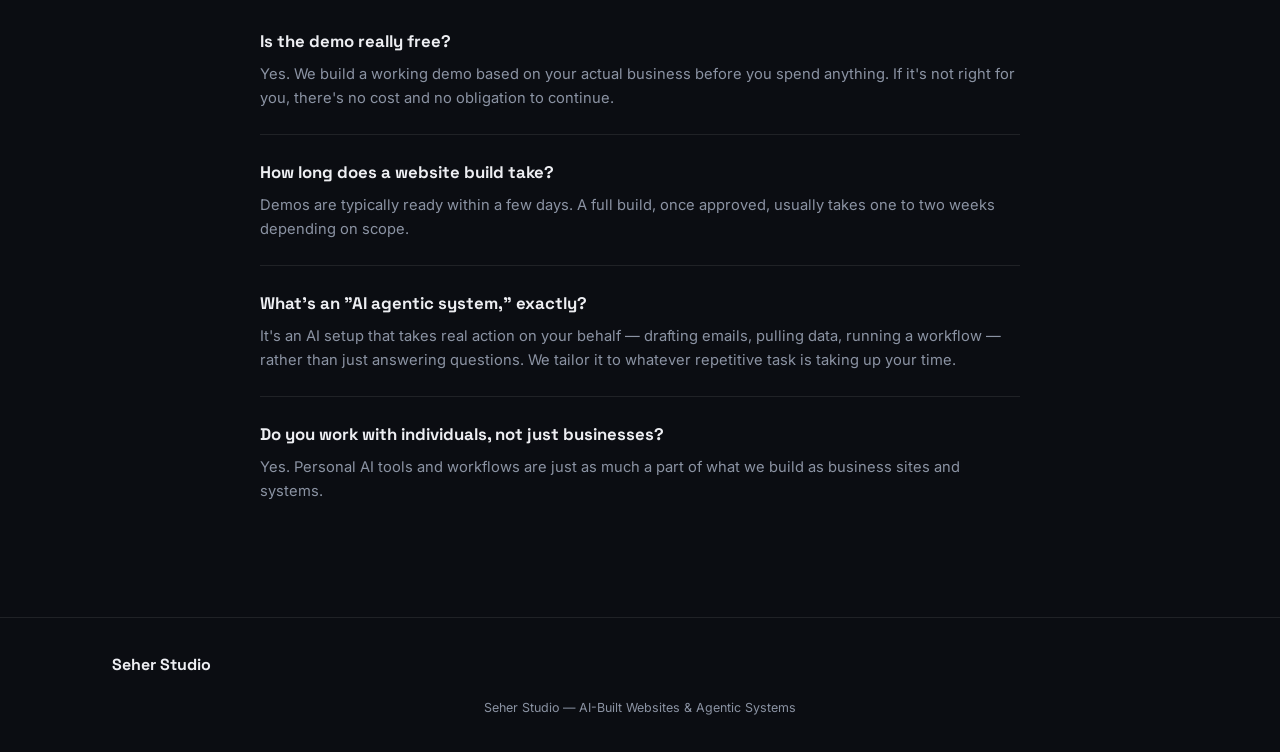
==== commit 06391128: "Rename nav label "Work" to "Our Projects" Updated the nav link text on all pages, plus work.html's o" ====
--- a/contact.html
+++ b/contact.html
@@ -33,7 +33,7 @@
       <a href="index.html">Home</a>
       <a href="services.html">Services</a>
       <a href="services.html#pricing">Pricing</a>
-      <a href="work.html">Work</a>
+      <a href="work.html">Our Projects</a>
       <a href="contact.html" class="active" aria-current="page">Contact</a>
     </nav>
     <a class="header-cta" href="contact.html">Get a Free Demo</a>
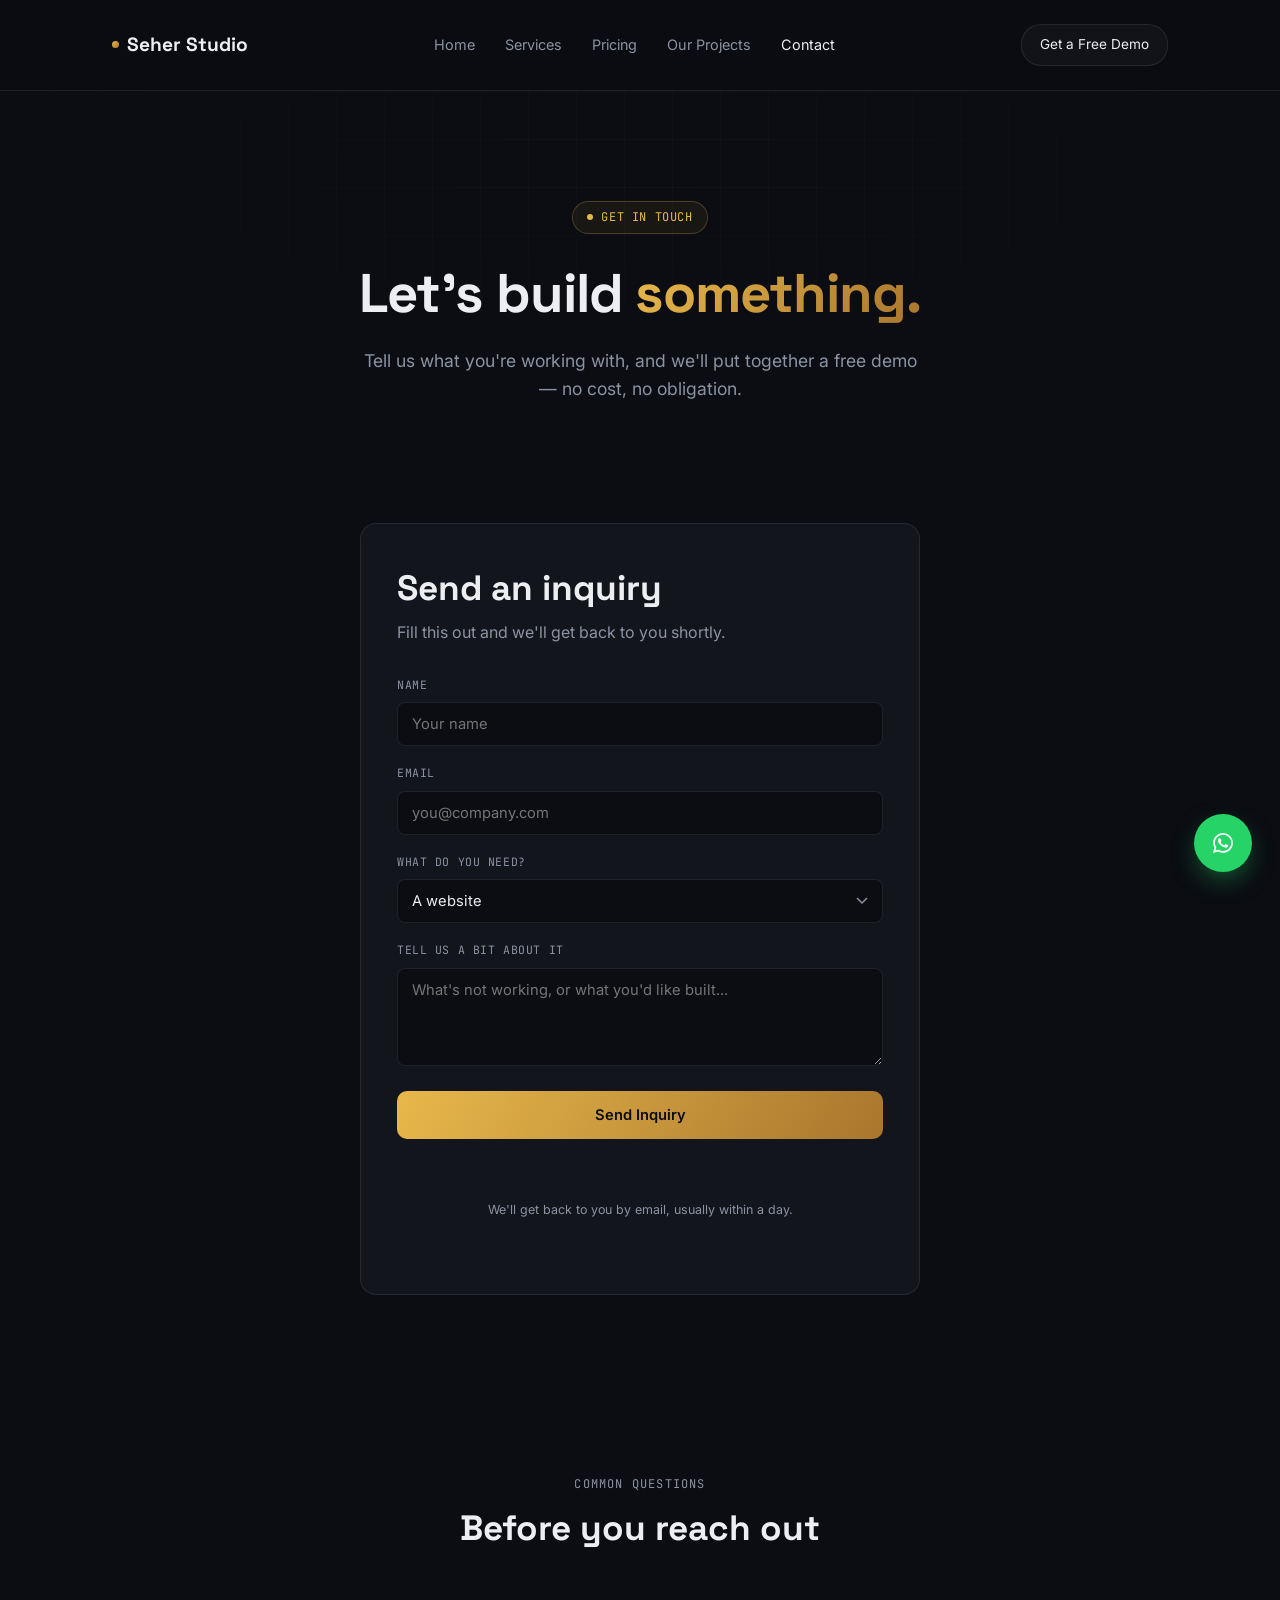
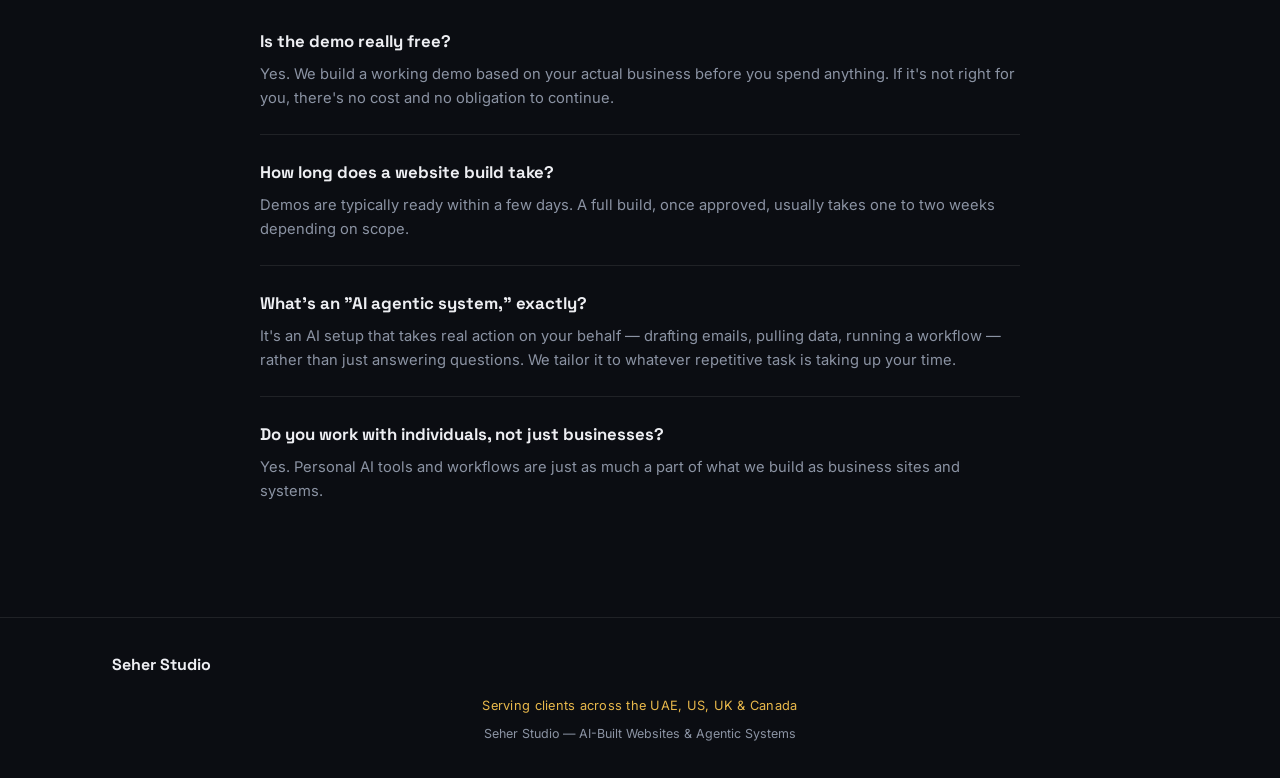
==== commit 7eb46cd0: "Add serving-region line to footer across all pages" ====
--- a/contact.html
+++ b/contact.html
@@ -32,7 +32,7 @@
     <nav id="primary-nav">
       <a href="index.html">Home</a>
       <a href="services.html">Services</a>
-      <a href="services.html#pricing">Pricing</a>
+      <a href="pricing.html">Pricing</a>
       <a href="work.html">Our Projects</a>
       <a href="contact.html" class="active" aria-current="page">Contact</a>
     </nav>
@@ -123,6 +123,7 @@
   <div class="wrap">
     <div class="foot-brand">Seher Studio</div>
   </div>
+  <div class="foot-region">Serving clients across the UAE, US, UK &amp; Canada</div>
   <div class="foot-copy">Seher Studio — AI-Built Websites &amp; Agentic Systems</div>
 </footer>
 
--- a/shared.css
+++ b/shared.css
@@ -192,7 +192,8 @@
 
 footer{padding:34px 0;border-top:1px solid var(--line);}footer .wrap{display:flex;align-items:center;}
 footer .foot-brand{font-family:'Space Grotesk',sans-serif;font-weight:700;font-size:1rem;}
-footer .foot-copy{font-size:0.78rem;color:var(--dim);text-align:center;padding-top:20px;}
+footer .foot-region{font-size:0.8rem;color:var(--gold);text-align:center;padding-top:18px;letter-spacing:0.02em;}
+footer .foot-copy{font-size:0.78rem;color:var(--dim);text-align:center;padding-top:8px;}
 
 @media(max-width:1000px){
   .tracks{grid-template-columns:1fr 1fr;}
@@ -211,14 +212,15 @@
   .nav-toggle{display:flex;}
   nav{
     position:absolute;top:100%;left:0;right:0;
-    flex-direction:row;flex-wrap:wrap;
-    justify-content:center;align-items:center;
-    row-gap:4px;column-gap:22px;
+    flex-direction:column;
+    align-items:stretch;
+    gap:0;
     background:var(--bg2);border-bottom:1px solid var(--line);
     max-height:0;overflow:hidden;transition:max-height .3s ease;
   }
-  nav.open{max-height:200px;padding:18px 24px;}
-  nav a{padding:6px 0;}
+  nav.open{max-height:320px;padding:6px 24px;}
+  nav a{padding:13px 0;border-bottom:1px solid var(--line);text-align:left;}
+  nav a:last-child{border-bottom:none;}
 }
 
 /* scroll-reveal */
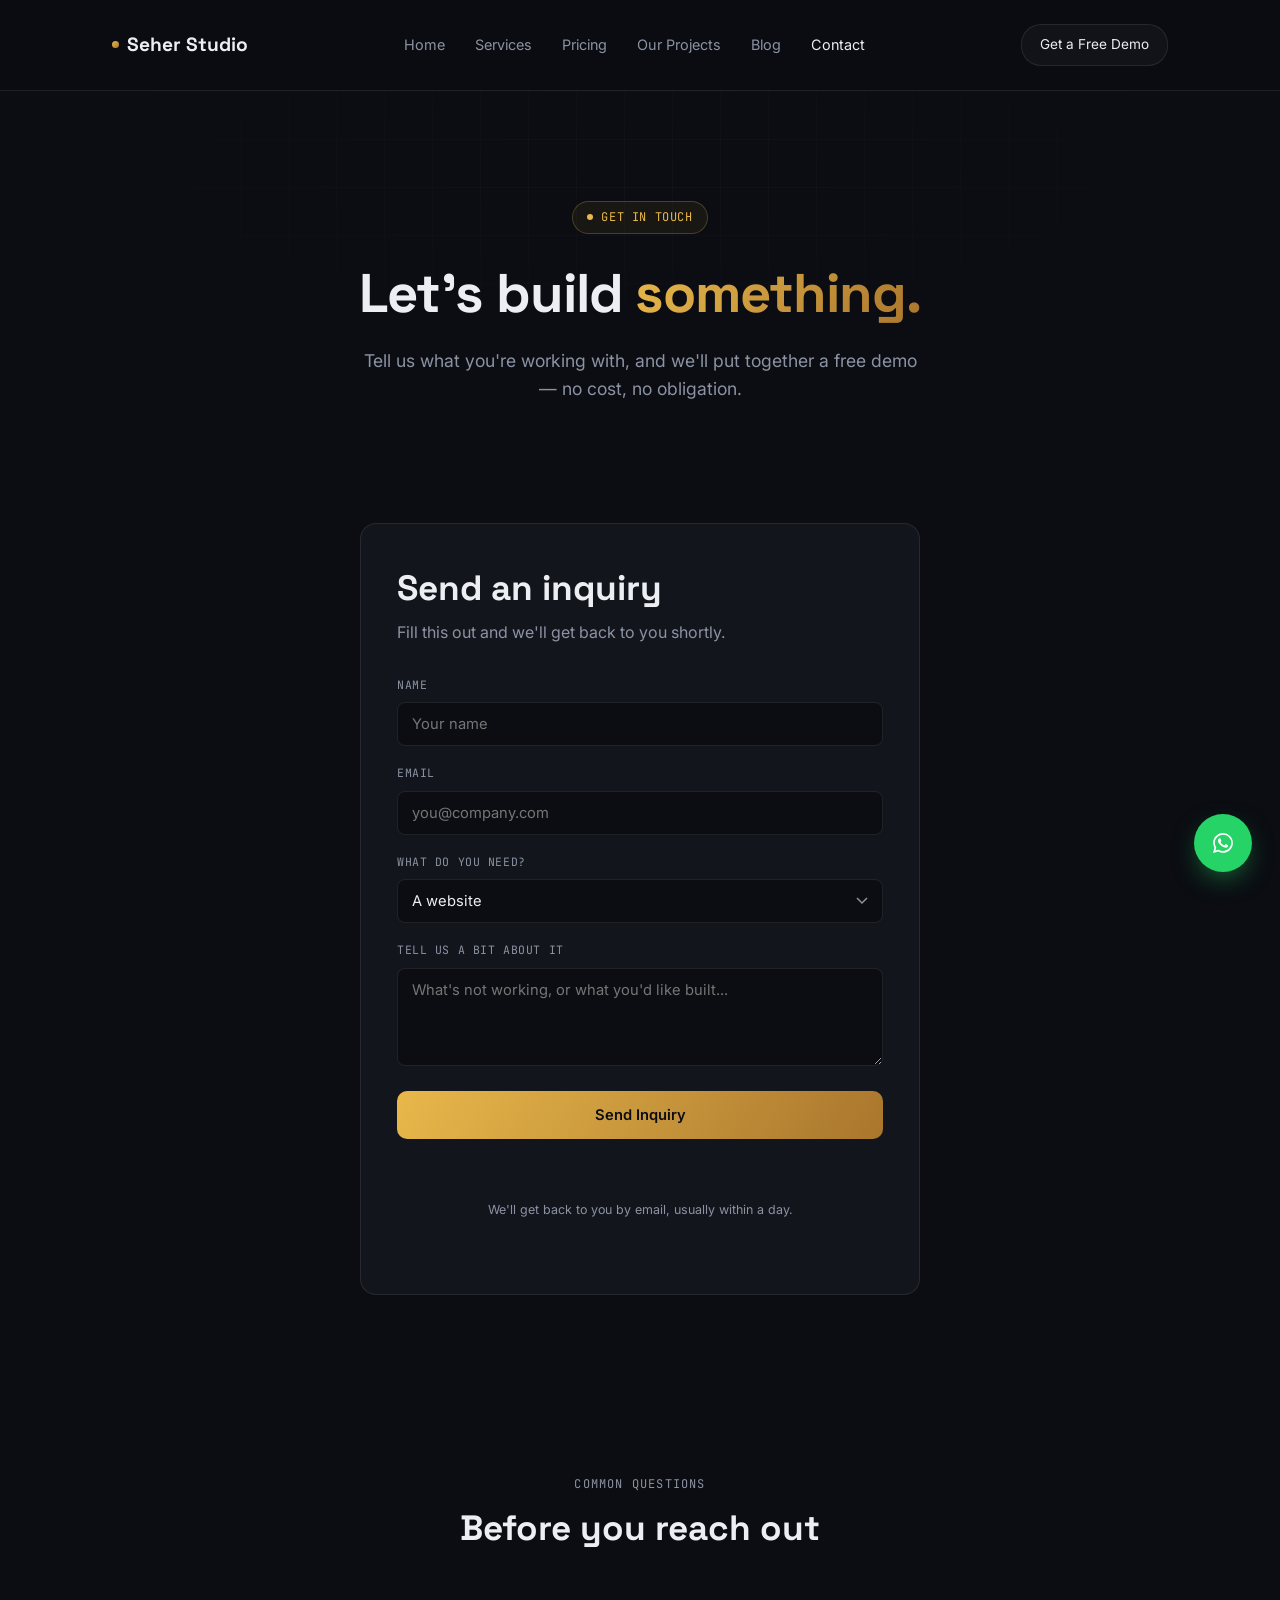
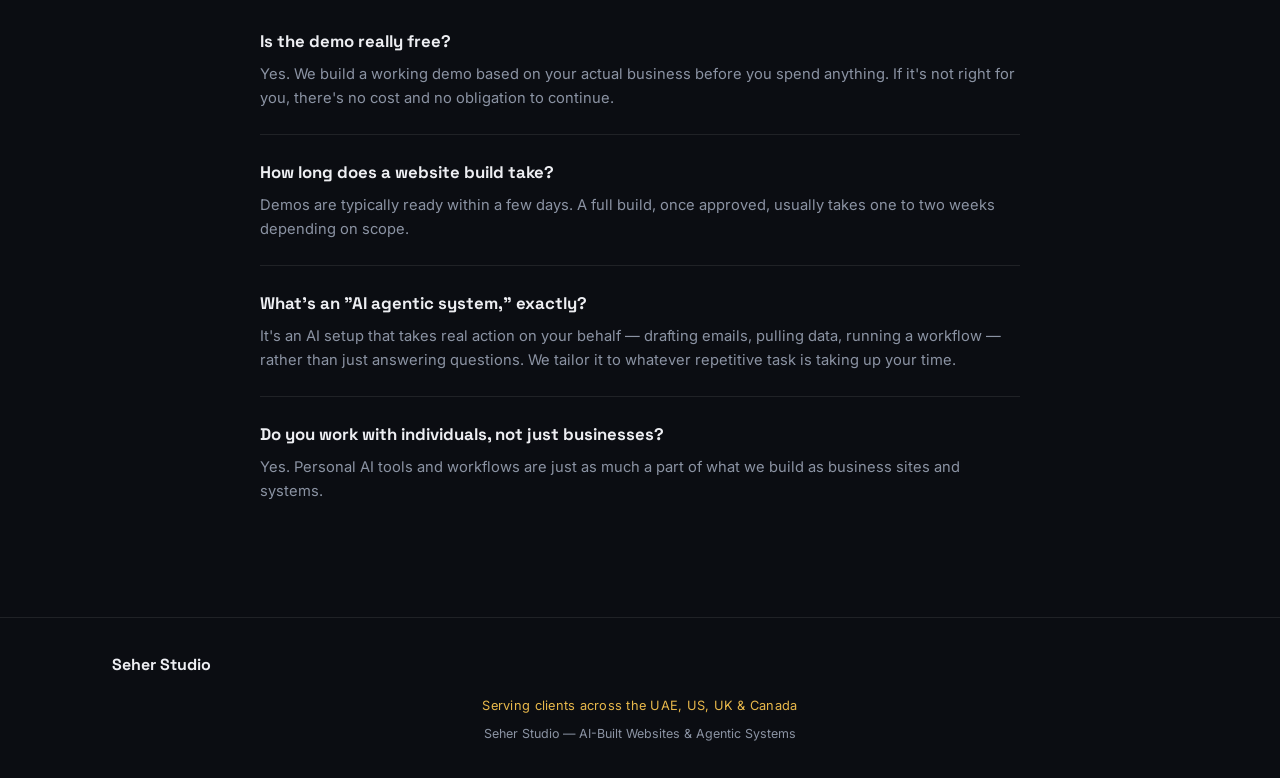
==== commit 3e296676: "Add Blog link to every page's navigation Co-Authored-By: Claude Opus 5.5 <noreply@anthropic.com>" ====
--- a/contact.html
+++ b/contact.html
@@ -34,6 +34,7 @@
       <a href="services.html">Services</a>
       <a href="pricing.html">Pricing</a>
       <a href="work.html">Our Projects</a>
+      <a href="blog/ai-website-design-agentic-ai-systems.html">Blog</a>
       <a href="contact.html" class="active" aria-current="page">Contact</a>
     </nav>
     <a class="header-cta" href="contact.html">Get a Free Demo</a>
--- a/shared.css
+++ b/shared.css
@@ -169,6 +169,10 @@
 .price-card li::before{content:'✓';color:var(--gold);}
 .price-card.featured li::before{color:var(--bronze);}
 .pricing-note{text-align:center;color:var(--dim);font-size:0.85rem;margin-top:34px;max-width:560px;margin-left:auto;margin-right:auto;}
+.currency-switch{display:flex;gap:10px;justify-content:center;flex-wrap:wrap;margin-bottom:36px;}
+.curr-btn{border:1px solid var(--line);background:rgba(255,255,255,0.03);color:var(--dim);padding:8px 20px;border-radius:20px;font-size:0.85rem;font-family:'Inter',sans-serif;cursor:pointer;transition:border-color .2s ease,color .2s ease,background .2s ease;}
+.curr-btn:hover{border-color:var(--gold);color:var(--ink);}
+.curr-btn.active{background:var(--gold);border-color:var(--gold);color:#0B0D12;font-weight:600;}
 @media(max-width:860px){.pricing-grid{grid-template-columns:1fr;}}
 
 /* services page specific */
